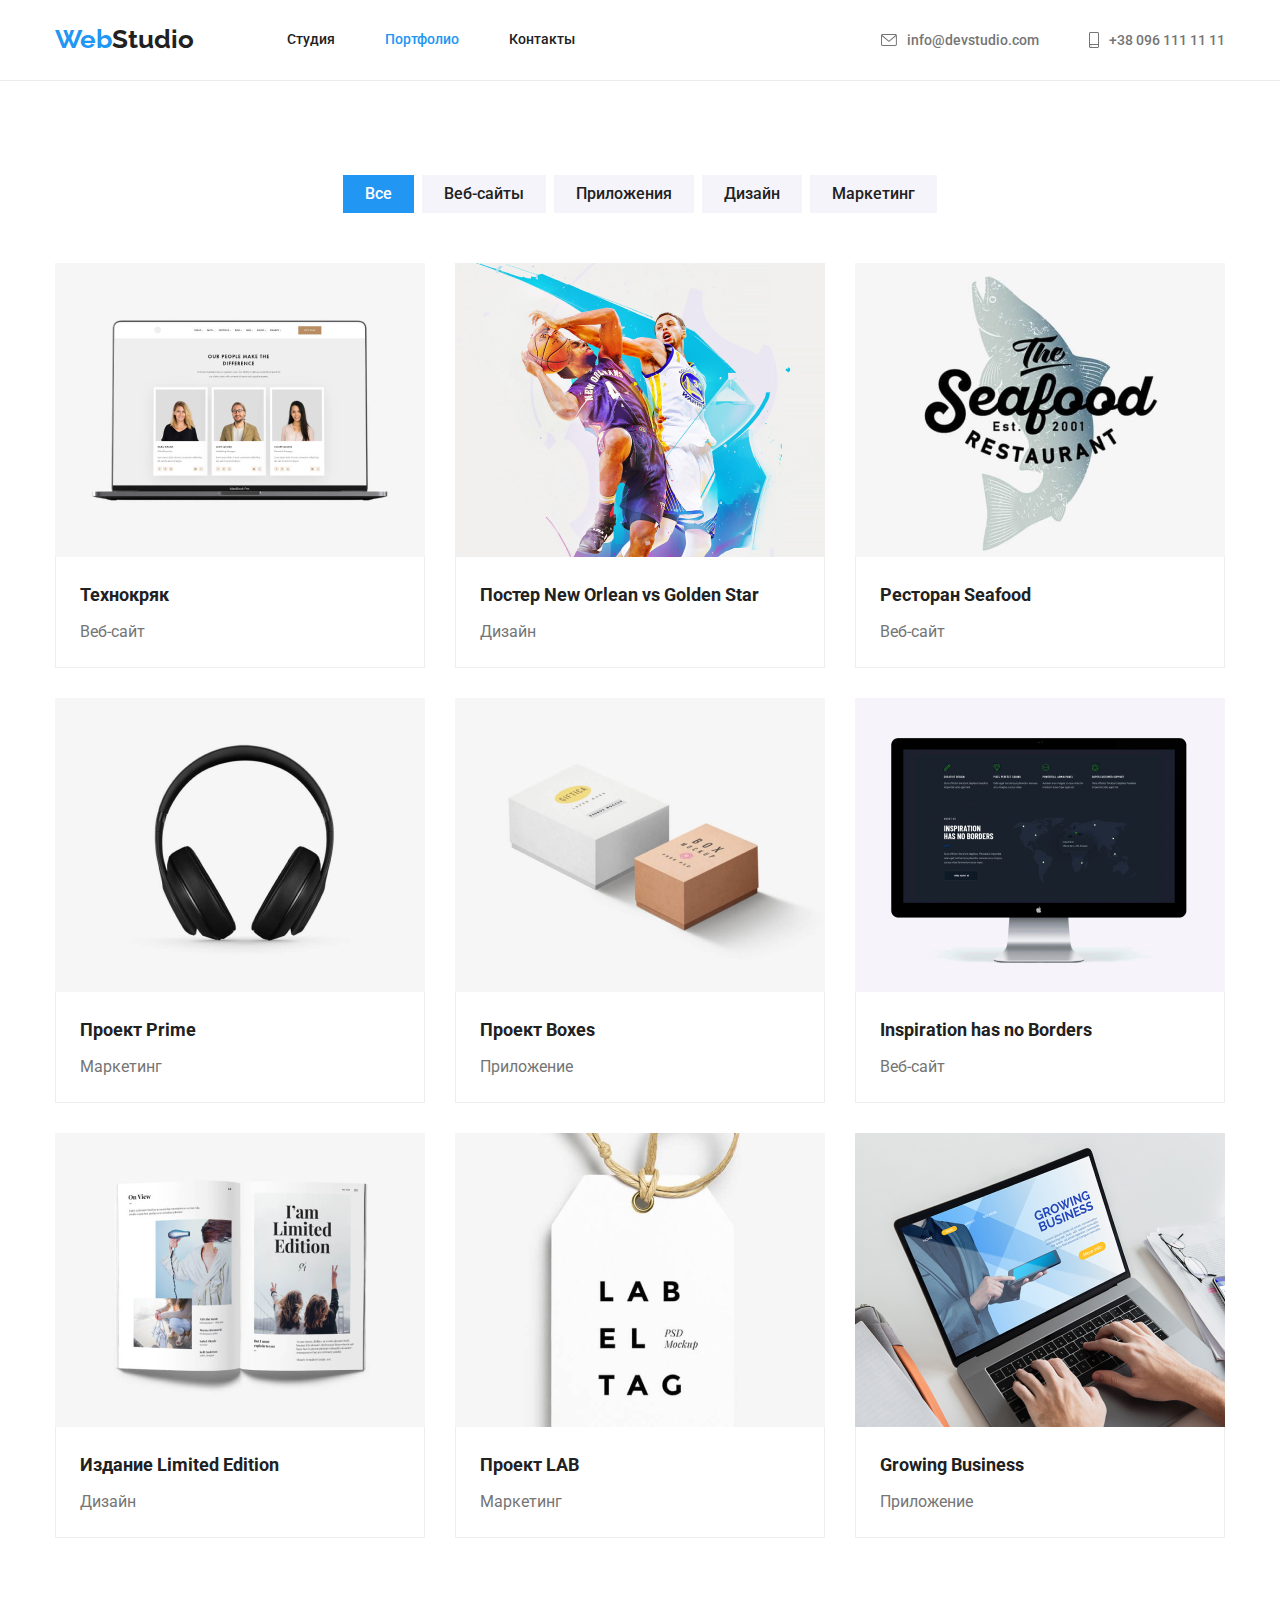
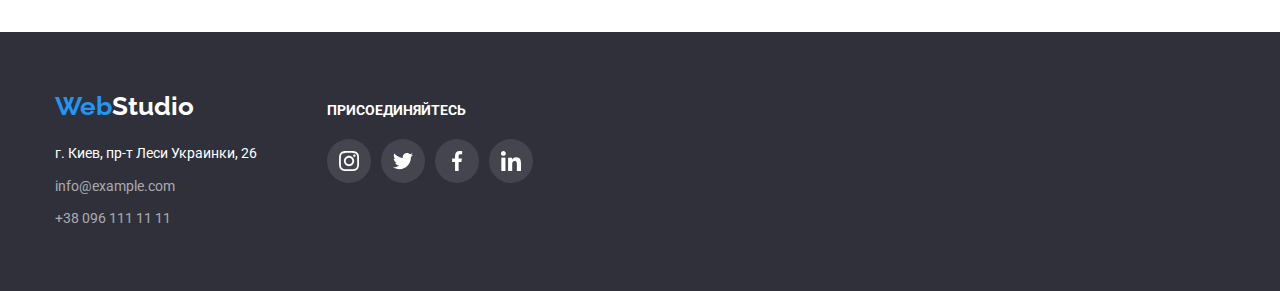
==== portfolio.html @ e68c3ec6 "Скопировали предыдущее ДЗ в новое ДЗ" ====
<!DOCTYPE html>
<html lang="ru">

<head>
    <meta charset="UTF-8" />
    <title>WebStudio</title>
    <link rel="preconnect" href="https://fonts.googleapis.com" />
    <link rel="preconnect" href="https://fonts.gstatic.com" crossorigin />
    <link href="https://fonts.googleapis.com/css2?family=Raleway:wght@700&family=Roboto:wght@400;500;700;900&display=swap" rel="stylesheet" />
    <link rel="stylesheet" href="https://cdnjs.cloudflare.com/ajax/libs/modern-normalize/1.1.0/modern-normalize.css" />
    <link rel="stylesheet" href="./css/styles.css" />
</head>

<body class="page">
    <!-- header -->
    <header class="page-header">
        <div class="container">
            <nav class="navigation main-nav">
                <a class="logo link" href="" lang="en">Web<span class="logo-accent">Studio</span>
          </a>
                <ul class="menu list">
                    <li class="menu-item">
                        <a href="./index.html" class="site-nav link">Студия</a>
                    </li>
                    <li class="menu-item">
                        <a href="./portfolio.html" class="site-nav link current">Портфолио</a
              >
            </li>
            <li class="menu-item">
              <a href="" class="site-nav link">Контакты</a>
                    </li>
                </ul>

                <ul class="menu-contact list">
                    <li class="item">
                        <a href=" mailto:info@devstudio.com" class="contact-nav link">
                            <svg class="button-icon">
                  <use href="./images/icons.svg#icon-envelope"></use>
                </svg> info@devstudio.com
                        </a>
                    </li>
                    <li class="item">
                        <a href="tel:+380961111111" class="contact-nav link">
                            <svg class="button-icon-phone">
                  <use href="./images/icons.svg#icon-smartphone"></use>
                </svg> +38 096 111 11 11
                        </a>
                    </li>
                </ul>
            </nav>
        </div>
    </header>
    <main>
        <section class="section">
            <div class="container">
                <h1 class="filters-link visually-hidden">Каталог работ</h1>

                <ul class="list filters">
                    <li class="filters-btn">
                        <button class="style-btn current" type="button">Все</button>
                    </li>
                    <li class="filters-btn">
                        <button class="style-btn" type="button">Веб-сайты</button>
                    </li>
                    <li class="filters-btn">
                        <button class="style-btn" type="button">Приложения</button>
                    </li>
                    <li class="filters-btn">
                        <button class="style-btn" type="button">Дизайн</button>
                    </li>
                    <li class="filters-btn">
                        <button class="style-btn" type="button">Маркетинг</button>
                    </li>
                </ul>

                <ul class="list catalog">
                    <li class="catalog-link">
                        <a href="" class="catalog-list link">
                            <img src="./images/portfolio_1.jpg" alt="наши сотрудники" width="370" height="294" />
                            <div class="catalog-content-wrapper">
                                <h2 class="section-works">Технокряк</h2>
                                <p class="subtytle">Веб-сайт</p>
                            </div>
                        </a>
                    </li>
                    <li class="catalog-link">
                        <a href="" class="catalog-list link">
                            <img src="./images/portfolio_2.jpg" alt="баскетбол" width="370" height="294" />
                            <div class="catalog-content-wrapper">
                                <h2 class="section-works">
                                    Постер New Orlean vs Golden Star
                                </h2>
                                <p class="subtytle">Дизайн</p>
                            </div>
                        </a>
                    </li>
                    <li class="catalog-link">
                        <a href="" class="catalog-list link">
                            <img src="./images/portfolio_3.jpg" alt="морепродукты" width="370" height="294" />
                            <div class="catalog-content-wrapper">
                                <h2 class="section-works">Ресторан Seafood</h2>
                                <p class="subtytle">Веб-сайт</p>
                            </div>
                        </a>
                    </li>
                    <li class="catalog-link">
                        <a href="" class="catalog-list link">
                            <img src="./images/portfolio_4.jpg" alt="наушники" width="370" height="294" />
                            <div class="catalog-content-wrapper">
                                <h2 class="section-works">Проект Prime</h2>
                                <p class="subtytle">Маркетинг</p>
                            </div>
                        </a>
                    </li>
                    <li class="catalog-link">
                        <a href="" class="catalog-list link">
                            <img src="./images/portfolio_5.jpg" alt="коробочки" width="370" height="294" />
                            <div class="catalog-content-wrapper">
                                <h2 class="section-works">Проект Boxes</h2>
                                <p class="subtytle">Приложение</p>
                            </div>
                        </a>
                    </li>
                    <li class="catalog-link">
                        <a href="" class="catalog-list link">
                            <img src="./images/portfolio_6.jpg" alt="монитор" width="370" height="294" />
                            <div class="catalog-content-wrapper">
                                <h2 class="section-works">Inspiration has no Borders</h2>
                                <p class="subtytle">Веб-сайт</p>
                            </div>
                        </a>
                    </li>
                    <li class="catalog-link">
                        <a href="" class="catalog-list link">
                            <img src="./images/portfolio_7.jpg" alt="книга" width="370" height="294" />
                            <div class="catalog-content-wrapper">
                                <h2 class="section-works">Издание Limited Edition</h2>
                                <p class="subtytle">Дизайн</p>
                            </div>
                        </a>
                    </li>
                    <li class="catalog-link">
                        <a href="" class="catalog-list link">
                            <img src="./images/portfolio_8.jpg" alt="этикетка" width="370" height="294" />
                            <div class="catalog-content-wrapper">
                                <h2 class="section-works">Проект LAB</h2>
                                <p class="subtytle">Маркетинг</p>
                            </div>
                        </a>
                    </li>
                    <li class="catalog-link">
                        <a href="" class="catalog-list link">
                            <img src="./images/portfolio_9.jpg" alt="ноутбук" width="370" height="294" />
                            <div class="catalog-content-wrapper">
                                <h2 class="section-works">Growing Business</h2>
                                <p class="subtytle">Приложение</p>
                            </div>
                        </a>
                    </li>
                </ul>
            </div>
        </section>
    </main>
    <footer class="footer">
        <div class="footer-container">
            <div>
                <a class="logo-footer link" href=" " lang="en ">Web<span class="logo-accent-footer">Studio</span></a
          >
          <address class="address">
            <ul class="list">
              <li class="address-list">
                <a
                  href="https://goo.gl/maps/fRFSX92PW33ccEuu6 "
                  target="_blank "
                  class="link contact-info"
                  >г. Киев, пр-т Леси Украинки, 26</a
                >
              </li>
              <li class="address-list">
                <a
                  href="mailto:info@example.com "
                  class="link contact-info-item"
                  >info@example.com</a
                >
              </li>
              <li>
                <a href="tel:+380961111111 " class="link contact-info-item"
                  >+38 096 111 11 11</a
                >
              </li>
            </ul>
          </address>
        </div>
        <div class="footer-icons">
          <h3 class="footer-title">ПРИСОЕДИНЯЙТЕСЬ</h3>
          <ul class="footer-list list">
            <li class="footer-list-item">
              <a href="" class="footer-list-link">
                <svg class="footer-list-icon" width="20" height="20">
                  <use href="./images/icons.svg#icon-instagram"></use>
                </svg>
              </a>
                </li>
                <li class="footer-list-item">
                    <a href="" class="footer-list-link">
                        <svg class="footer-list-icon" width="20" height="20">
                  <use href="./images/icons.svg#icon-twitter-1"></use>
                </svg>
                    </a>
                </li>
                <li class="footer-list-item">
                    <a href="" class="footer-list-link">
                        <svg class="footer-list-icon" width="20" height="20">
                  <use href="./images/icons.svg#icon-facebook-1"></use>
                </svg>
                    </a>
                </li>
                <li class="footer-list-item">
                    <a href="" class="footer-list-link">
                        <svg class="footer-list-icon" width="20" height="20">
                  <use href="./images/icons.svg#icon-linkedin-1"></use>
                </svg>
                    </a>
                </li>
                </ul>
            </div>
        </div>
    </footer>
</body>

</html>
---- css/styles.css ----
h1,
h2,
h3,
p {
    margin-top: 0;
    margin-bottom: 0;
}

ul {
    margin-top: 0;
    margin-bottom: 0;
    padding-left: 0;
}

img {
    display: block;
}

.list {
    list-style: none;
    padding: 0;
    margin: 0;
}

.link {
    text-decoration: none;
}

 :root {
    --primary-text-color: #212121;
    --title-color: #757575;
    --primary-text-color-theme-light: #E5E5E5;
    --secondary-text-color-theme-light: #F5F4FA;
    --primary-text-color-theme-dark: #2F303A;
}

body {
    font-family: "Roboto", sans-serif;
    font-style: normal;
}


/*цвет основного текста #212121*/


/*цвет вторичного текста #757575*/


/*белый #FFFFFF*/


/*акцент #2196F3*/


/*цвет фона #F5F4FA*/


/* цвет фона #2F303A*/

.container {
    width: 1200px;
    padding-left: 15px;
    padding-right: 15px;
    margin: 0 auto;
}


/*      HEADER    */

.page-header {
    background-color: #FFFFFF;
    border-bottom: 1px solid #ECECEC;
}

.page-container {
    display: flex;
}

.logo {
    color: #2196F3;
    font-family: 'Raleway', sans-serif;
    font-weight: 700;
    font-size: 26px;
    line-height: 1, 19;
    display: block;
    padding-top: 24px;
    padding-bottom: 25px;
}

.logo-accent {
    color: var(--primary-text-color);
    font-family: 'Raleway', sans-serif;
    font-weight: 700;
    font-size: 26px;
    line-height: 1, 19;
}

.logo-accent-footer {
    color: #FFFFFF;
    font-family: 'Raleway', sans-serif;
    font-weight: 700;
    font-size: 26px;
    line-height: 1, 19;
}

.menu {
    font-weight: 500;
    font-size: 14px;
    line-height: 1.14;
    display: flex;
    margin-left: 93px;
}

.menu li {
    margin-right: 50px;
}

.menu .menu-item:last-child {
    margin-right: 0;
}

.menu .site-nav {
    display: block;
    padding-top: 32px;
    padding-bottom: 32px;
}

.menu .contact-nav {
    display: block;
    padding-top: 32px;
    padding-bottom: 32px;
}

.menu-contact {
    display: flex;
    margin-left: auto;
}

.menu-contact li {
    margin-right: 50px;
}

.menu-contact .item:last-child {
    margin-right: 0;
}

.menu-contact .contact-nav {
    display: flex;
    padding-top: 32px;
    padding-bottom: 32px;
    align-items: center;
}

.main-nav {
    display: flex;
    align-items: center;
}

.filters-btn {
    margin-right: 8px;
}

.filters .filters-btn:last-child {
    margin-right: 0;
}

.catalog {
    display: flex;
    flex-wrap: wrap;
    flex-basis: calc((100%-90px)/3);
}

.catalog-link {
    background-color: #FFFFFF;
}

.catalog-link:not(:nth-child(3n)) {
    margin-right: 30px;
}

.catalog-link:not(:nth-last-child(-n + 3)) {
    margin-bottom: 30px;
}

.catalog-list {
    display: block;
}

.catalog-list:hover,
.catalog-list:focus {
    box-shadow: 0px 4px 0px 1px rgba(0, 0, 0, 0.25);
}

.catalog-content-wrapper {
    border-bottom: 1px solid #EEEEEE;
    border-left: 1px solid #EEEEEE;
    border-right: 1px solid #EEEEEE;
    padding: 20px 24px;
}

.site-nav {
    color: var(--primary-text-color);
    font-weight: 500;
    font-size: 14px;
}

.site-nav:hover,
.site-nav:focus {
    color: #2196F3;
}

.site-nav.current {
    color: #2196F3;
}

.contact-nav {
    color: var(--title-color);
    font-weight: 500;
    font-size: 14px;
    align-items: center;
}

.contact-nav:hover,
.contact-nav:focus {
    color: #2196F3;
}

.button-icon {
    width: 16px;
    height: 12px;
    fill: #757575;
    align-items: center;
    margin-right: 10px;
}

.contact-nav:hover .button-icon,
.contact-nav:focus .button-icon {
    fill: #2196F3;
}

.button-icon-phone {
    width: 10px;
    height: 16px;
    fill: #757575;
    align-items: center;
    margin-right: 10px;
}

.contact-nav:hover .button-icon-phone,
.contact-nav:focus .button-icon-phone {
    fill: #2196F3;
}

.modal-btn {
    color: #FFFFFF;
    background-color: #2196F3;
    font-weight: 700;
    font-size: 16px;
    line-height: 1.87;
    text-align: center;
    letter-spacing: 0.06em;
    cursor: pointer;
    display: inline-block;
    border-radius: 4px;
    padding: 10px 32px 10px 32px;
    border: none;
}

.modal-btn:hover,
.modal-btn:focus {
    background-color: #188CE8;
    color: #FFFFFF;
}

.style-btn {
    background-color: var(--secondary-text-color-theme-light);
    color: var(--primary-text-color);
    font-weight: 500;
    font-size: 16px;
    line-height: 1.62;
    text-align: center;
    cursor: pointer;
    padding: 6px 22px 6px 22px;
    border: none;
}

.style-btn:hover,
.style-btn:focus {
    color: #FFFFFF;
    background-color: #2196F3;
    box-shadow: 0px 4px 0px 1px rgba(0, 0, 0, 0.25);
}

.style-btn.current {
    color: #FFFFFF;
    background-color: #2196F3;
}


/*   hero  */

.hero {
    color: #FFFFFF;
    background-color: var(--primary-text-color-theme-dark);
    text-align: center;
    padding-top: 200px;
    padding-bottom: 200px;
    max-width: 1600px;
    max-height: 600px;
    margin-left: auto;
    margin-right: auto;
    background-image: linear-gradient(to right, rgba(47, 48, 58, 0.4), rgba(47, 48, 58, 0.4)), url(../images/background_hero.jpg);
    background-repeat: no-repeat;
    background-position: center;
}

.hero-title {
    font-weight: 900;
    font-size: 44px;
    line-height: 1.36;
    text-align: center;
    vertical-align: Top;
    letter-spacing: 0.06em;
    max-width: 696px;
    margin: 0 auto;
    margin-bottom: 30px;
    border: none;
}

.filters-link {
    text-align: center;
}


/* section  */

.section-theme-light {
    background-color: var(--primary-text-color-theme-light);
}

.section-title-theme-light {
    background-color: var(--primary-text-color-theme-light);
}

.title-theme-light {
    background-color: var(--secondary-text-color-theme-light);
}

.background-theme-light {
    background-color: var(--primary-text-color-theme-light);
}

.section {
    padding-top: 94px;
    padding-bottom: 94px;
}

.section-advantage {
    padding-top: 94px;
}

.section-title {
    font-weight: 700;
    font-size: 36px;
    line-height: 1.16;
    text-align: center;
    margin-bottom: 50px;
}

.visually-hidden {
    position: absolute;
    width: 1px;
    height: 1px;
    margin: -1px;
    border: 0;
    padding: 0;
    white-space: nowrap;
    clip-path: inset(100%);
    clip: rect(0 0 0 0);
    overflow: hidden;
}

.feature {
    display: flex;
    padding: 0;
    margin: 0;
}

.feature-list {
    margin-right: 30px;
    width: 270px;
}

.thumb {
    background-color: #F5F4FA;
    display: flex;
    align-items: center;
    justify-content: center;
    height: 120px;
    margin-bottom: 30px;
}

.employees {
    display: flex;
    padding: 0;
    margin: 0;
}

.image-list {
    margin-right: 30px;
}

.feature-title {
    font-weight: 700;
    font-size: 14px;
    line-height: 1.14;
    display: flex;
    margin-bottom: 10px;
}

.feature .image-list:last-child {
    margin-right: 0;
}

.employees-photo {
    margin-right: 30px;
}

.employees .employees-photo:last-child {
    margin-right: 0;
}

.employees-content-wrapper {
    padding: 30px 10px;
    background-color: #FFFFFF;
    border-radius: 4px;
    border: 1px solid rgba(0, 0, 0, 0.12);
    border-top: none;
}

.employees-name {
    font-weight: 500;
    font-size: 16px;
    line-height: 1.18;
    text-align: center;
    margin-bottom: 10px;
}

.employees-position {
    color: var(--title-color);
    font-weight: 400;
    font-size: 16px;
    line-height: 1.18;
    text-align: center;
}

.social-list {
    display: flex;
    justify-content: center;
    margin-top: 16px;
}

.social-list-item:not(:last-child) {
    margin-right: 10px;
}

.social-list-link {
    display: flex;
    align-items: center;
    justify-content: center;
    width: 44px;
    height: 44px;
    border-radius: 50%;
    background-color: #ffffff;
}

.social-list-link:hover,
.social-list-link:focus {
    background-color: #2196F3;
}

.social-list-icon {
    fill: #AFB1B8;
}

.social-list-link:hover .social-list-icon,
.social-list-link:focus .social-list-icon {
    fill: #FFFFFF;
}

.text {
    color: var(--title-color);
    font-weight: 400;
    font-size: 14px;
    line-height: 1.71;
}

.filters {
    display: flex;
    justify-content: center;
    margin-bottom: 50px;
}

.section-works {
    color: var(--primary-text-color);
    font-weight: 700;
    font-size: 18px;
    line-height: 2;
    margin-bottom: 4px;
}

.subtytle {
    color: var(--title-color);
    font-weight: 400;
    font-size: 16px;
    line-height: 1.87;
}

.clients-link {
    display: flex;
    align-items: center;
    justify-content: center;
}

.clients-list {
    margin-right: 30px;
    width: 170px;
    height: 92px;
}

.clients-list:hover,
.clients-list:focus {
    border: 1px solid#2196F3;
}

.clients-link .clients-list:last-child {
    margin-right: 0;
}

.our-clients {
    width: 100%;
    height: 100%;
    fill: #AFB1B8;
    display: flex;
    align-items: center;
    justify-content: center;
    border: 1px solid#AFB1B8;
}

.our-clients-icon {
    fill: #AFB1B8;
    align-items: center;
}

.our-clients:hover .our-clients-icon,
.our-clients:focus .our-clients-icon {
    fill: #2196F3;
}


/*    FOOTER   */

.logo-footer {
    color: #2196F3;
    font-family: 'Raleway', sans-serif;
    font-weight: 700;
    font-size: 26px;
    line-height: 1, 19;
    display: inline-block;
    margin-bottom: 20px;
}

.address {
    font-style: normal;
}

.address-list {
    margin-bottom: 9px;
}

.contact-info {
    color: #FFFFFF;
    font-weight: 400;
    font-size: 14px;
    line-height: 1.71;
    margin-top: 20px;
}

.contact-info:hover,
.contact-info:focus {
    color: #2196F3;
}

.contact-info-item {
    color: rgba(255, 255, 255, 0.6);
    font-weight: 400;
    font-size: 14px;
    line-height: 1.71;
}

.contact-info-item:hover,
.contact-info-item:focus {
    color: #2196F3;
}

.footer {
    background-color: var(--primary-text-color-theme-dark);
    padding: 60px 0;
    display: flex;
}

.footer-container {
    width: 1200px;
    padding-left: 15px;
    padding-right: 15px;
    margin: 0 auto;
    display: flex;
    align-items: baseline;
}

.footer-icons {
    margin-left: 70px;
}

.footer-title {
    font-weight: 700;
    font-size: 14px;
    line-height: 1.14;
    margin-bottom: 20px;
    color: #FFFFFF;
    align-items: center;
}

.footer-list {
    display: flex;
    justify-content: center;
}

.footer-list-item:not(:last-child) {
    margin-right: 10px;
}

.footer-list-link {
    display: flex;
    align-items: center;
    justify-content: center;
    width: 44px;
    height: 44px;
    border-radius: 50%;
    background-color: rgba(255, 255, 255, 0.1);
}

.footer-list-link:hover,
.footer-list-link:focus {
    background-color: #2196F3;
}

.footer-list-icon {
    fill: #ffffff;
}

.footer-list-link:hover .footer-list-icon,
.footer-list-link:focus .footer-list-icon {
    fill: #2196F3;
}
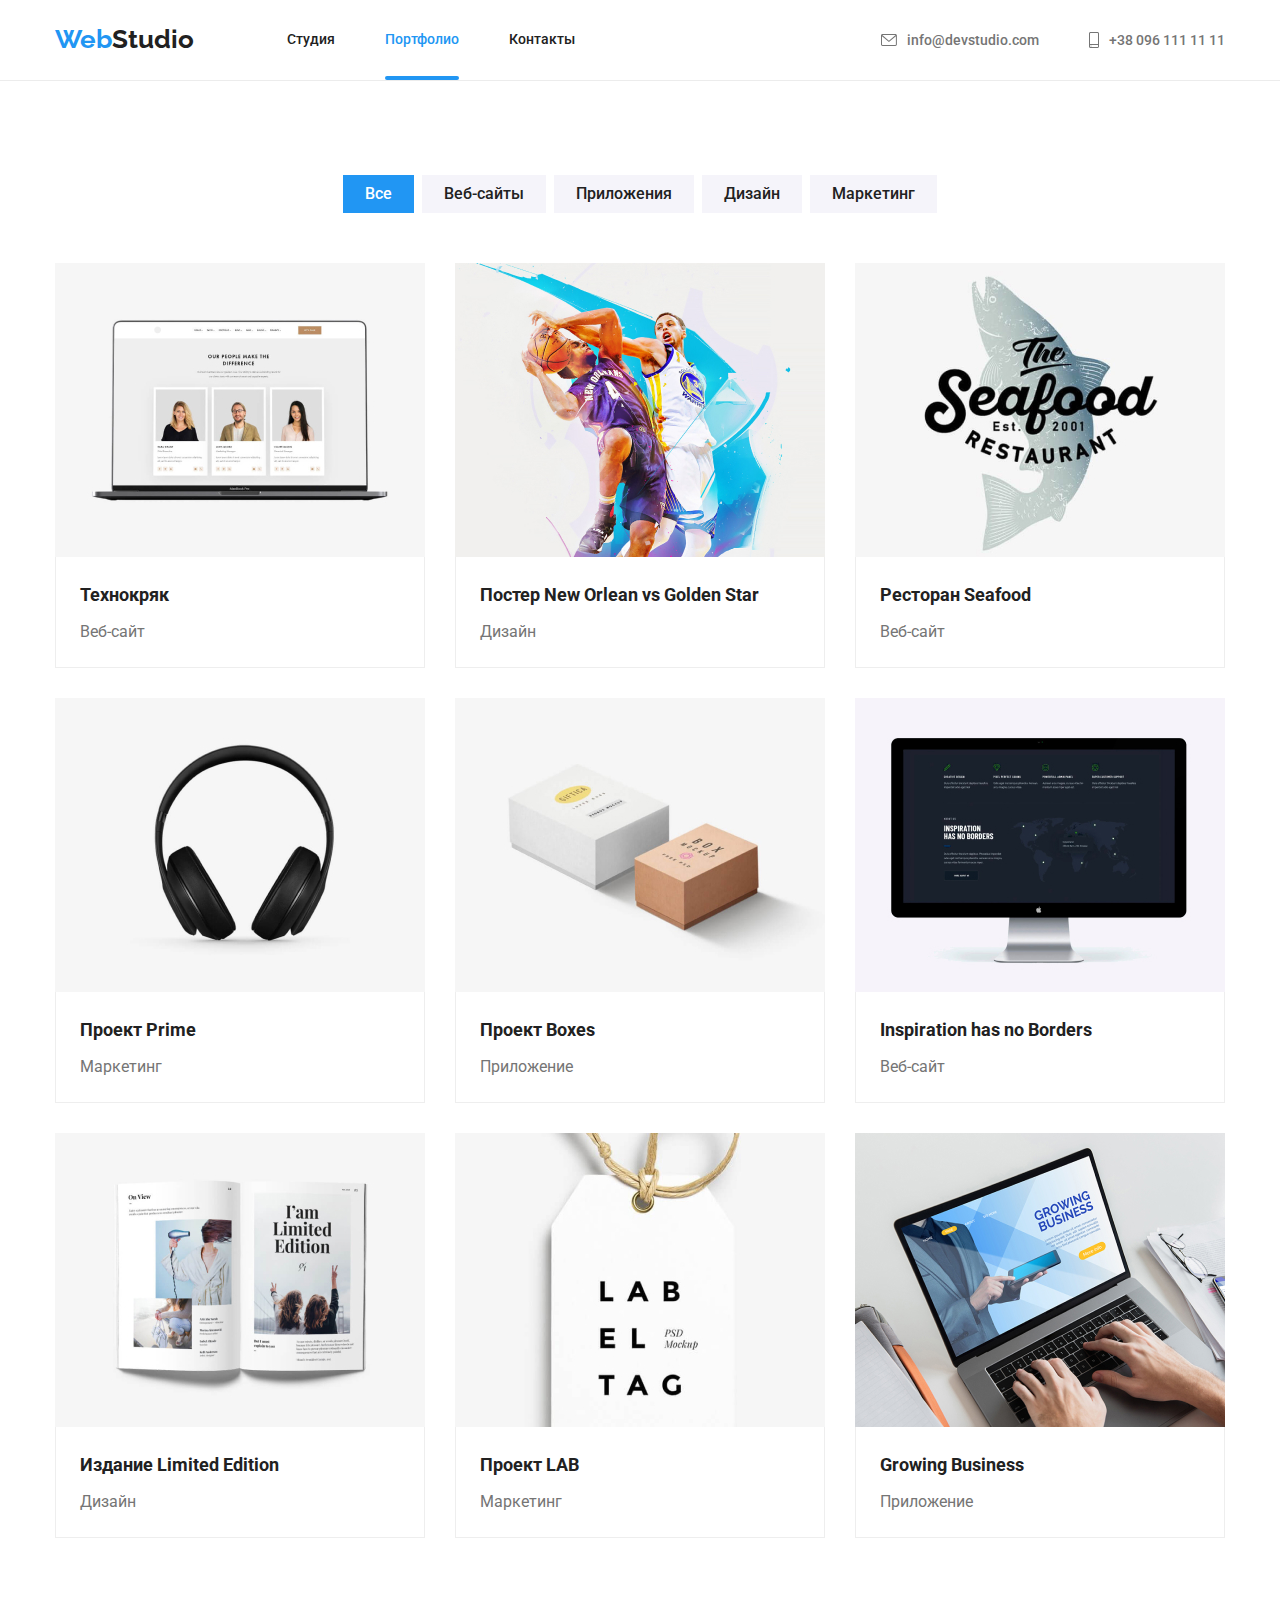
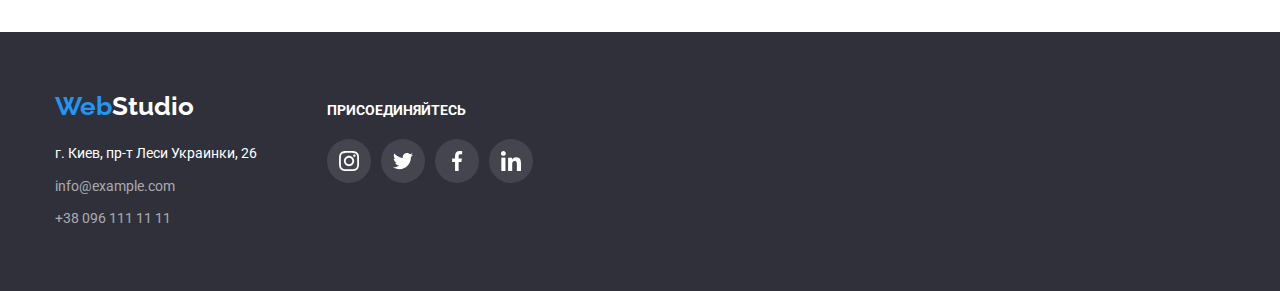
==== commit d104607f: "Сделали анимации в Хэдере и в секциях" ====
--- a/portfolio.html
+++ b/portfolio.html
@@ -76,7 +76,16 @@
                 <ul class="list catalog">
                     <li class="catalog-link">
                         <a href="" class="catalog-list link">
-                            <img src="./images/portfolio_1.jpg" alt="наши сотрудники" width="370" height="294" />
+                            <article class="catalog-description">
+                                <div class="catalog-overlay">
+                                    <p class="catalog-text">
+                                        Ресурс предлагает комплексные предложения с разным уровнем функционала и сервисов. Все это позволит посетителю получить исчерпывающие сведения о компании или частном лице.
+                                    </p>
+                                </div>
+                                <div class="catalog-image">
+                                    <img src="./images/portfolio_1.jpg" alt="наши сотрудники" width="370" height="294" />
+                                </div>
+                            </article>
                             <div class="catalog-content-wrapper">
                                 <h2 class="section-works">Технокряк</h2>
                                 <p class="subtytle">Веб-сайт</p>
@@ -85,7 +94,16 @@
                     </li>
                     <li class="catalog-link">
                         <a href="" class="catalog-list link">
-                            <img src="./images/portfolio_2.jpg" alt="баскетбол" width="370" height="294" />
+                            <article class="catalog-description">
+                                <div class="catalog-overlay">
+                                    <p class="catalog-text">
+                                        Ресурс предлагает комплексные предложения с разным уровнем функционала и сервисов. Все это позволит посетителю получить исчерпывающие сведения о компании или частном лице.
+                                    </p>
+                                </div>
+                                <div class="catalog-image">
+                                    <img src="./images/portfolio_2.jpg" alt="баскетбол" width="370" height="294" />
+                                </div>
+                            </article>
                             <div class="catalog-content-wrapper">
                                 <h2 class="section-works">
                                     Постер New Orlean vs Golden Star
@@ -96,7 +114,16 @@
                     </li>
                     <li class="catalog-link">
                         <a href="" class="catalog-list link">
-                            <img src="./images/portfolio_3.jpg" alt="морепродукты" width="370" height="294" />
+                            <article class="catalog-description">
+                                <div class="catalog-overlay">
+                                    <p class="catalog-text">
+                                        Ресурс предлагает комплексные предложения с разным уровнем функционала и сервисов. Все это позволит посетителю получить исчерпывающие сведения о компании или частном лице.
+                                    </p>
+                                </div>
+                                <div class="catalog-image">
+                                    <img src="./images/portfolio_3.jpg" alt="морепродукты" width="370" height="294" />
+                                </div>
+                            </article>
                             <div class="catalog-content-wrapper">
                                 <h2 class="section-works">Ресторан Seafood</h2>
                                 <p class="subtytle">Веб-сайт</p>
@@ -105,7 +132,16 @@
                     </li>
                     <li class="catalog-link">
                         <a href="" class="catalog-list link">
-                            <img src="./images/portfolio_4.jpg" alt="наушники" width="370" height="294" />
+                            <article class="catalog-description">
+                                <div class="catalog-overlay">
+                                    <p class="catalog-text">
+                                        Ресурс предлагает комплексные предложения с разным уровнем функционала и сервисов. Все это позволит посетителю получить исчерпывающие сведения о компании или частном лице.
+                                    </p>
+                                </div>
+                                <div class="catalog-image">
+                                    <img src="./images/portfolio_4.jpg" alt="наушники" width="370" height="294" />
+                                </div>
+                            </article>
                             <div class="catalog-content-wrapper">
                                 <h2 class="section-works">Проект Prime</h2>
                                 <p class="subtytle">Маркетинг</p>
@@ -114,7 +150,16 @@
                     </li>
                     <li class="catalog-link">
                         <a href="" class="catalog-list link">
-                            <img src="./images/portfolio_5.jpg" alt="коробочки" width="370" height="294" />
+                            <article class="catalog-description">
+                                <div class="catalog-overlay">
+                                    <p class="catalog-text">
+                                        Ресурс предлагает комплексные предложения с разным уровнем функционала и сервисов. Все это позволит посетителю получить исчерпывающие сведения о компании или частном лице.
+                                    </p>
+                                </div>
+                                <div class="catalog-image">
+                                    <img src="./images/portfolio_5.jpg" alt="коробочки" width="370" height="294" />
+                                </div>
+                            </article>
                             <div class="catalog-content-wrapper">
                                 <h2 class="section-works">Проект Boxes</h2>
                                 <p class="subtytle">Приложение</p>
@@ -123,7 +168,16 @@
                     </li>
                     <li class="catalog-link">
                         <a href="" class="catalog-list link">
-                            <img src="./images/portfolio_6.jpg" alt="монитор" width="370" height="294" />
+                            <article class="catalog-description">
+                                <div class="catalog-overlay">
+                                    <p class="catalog-text">
+                                        Ресурс предлагает комплексные предложения с разным уровнем функционала и сервисов. Все это позволит посетителю получить исчерпывающие сведения о компании или частном лице.
+                                    </p>
+                                </div>
+                                <div class="catalog-image">
+                                    <img src="./images/portfolio_6.jpg" alt="монитор" width="370" height="294" />
+                                </div>
+                            </article>
                             <div class="catalog-content-wrapper">
                                 <h2 class="section-works">Inspiration has no Borders</h2>
                                 <p class="subtytle">Веб-сайт</p>
@@ -132,7 +186,16 @@
                     </li>
                     <li class="catalog-link">
                         <a href="" class="catalog-list link">
-                            <img src="./images/portfolio_7.jpg" alt="книга" width="370" height="294" />
+                            <article class="catalog-description">
+                                <div class="catalog-overlay">
+                                    <p class="catalog-text">
+                                        Ресурс предлагает комплексные предложения с разным уровнем функционала и сервисов. Все это позволит посетителю получить исчерпывающие сведения о компании или частном лице.
+                                    </p>
+                                </div>
+                                <div class="catalog-image">
+                                    <img src="./images/portfolio_7.jpg" alt="книга" width="370" height="294" />
+                                </div>
+                            </article>
                             <div class="catalog-content-wrapper">
                                 <h2 class="section-works">Издание Limited Edition</h2>
                                 <p class="subtytle">Дизайн</p>
@@ -141,7 +204,16 @@
                     </li>
                     <li class="catalog-link">
                         <a href="" class="catalog-list link">
-                            <img src="./images/portfolio_8.jpg" alt="этикетка" width="370" height="294" />
+                            <article class="catalog-description">
+                                <div class="catalog-overlay">
+                                    <p class="catalog-text">
+                                        Ресурс предлагает комплексные предложения с разным уровнем функционала и сервисов. Все это позволит посетителю получить исчерпывающие сведения о компании или частном лице.
+                                    </p>
+                                </div>
+                                <div class="catalog-image">
+                                    <img src="./images/portfolio_8.jpg" alt="этикетка" width="370" height="294" />
+                                </div>
+                            </article>
                             <div class="catalog-content-wrapper">
                                 <h2 class="section-works">Проект LAB</h2>
                                 <p class="subtytle">Маркетинг</p>
@@ -150,7 +222,16 @@
                     </li>
                     <li class="catalog-link">
                         <a href="" class="catalog-list link">
-                            <img src="./images/portfolio_9.jpg" alt="ноутбук" width="370" height="294" />
+                            <article class="catalog-description">
+                                <div class="catalog-overlay">
+                                    <p class="catalog-text">
+                                        Ресурс предлагает комплексные предложения с разным уровнем функционала и сервисов. Все это позволит посетителю получить исчерпывающие сведения о компании или частном лице.
+                                    </p>
+                                </div>
+                                <div class="catalog-image">
+                                    <img src="./images/portfolio_9.jpg" alt="ноутбук" width="370" height="294" />
+                                </div>
+                            </article>
                             <div class="catalog-content-wrapper">
                                 <h2 class="section-works">Growing Business</h2>
                                 <p class="subtytle">Приложение</p>
--- a/css/styles.css
+++ b/css/styles.css
@@ -186,9 +186,40 @@
     display: block;
 }
 
+.catalog-description {
+    display: block;
+    position: relative;
+    overflow: hidden;
+}
+
+.catalog-overlay {
+    content: "";
+    width: 370px;
+    height: 294px;
+    background-color: rgba(33, 150, 243, 0.9);
+    display: inline-block;
+    position: absolute;
+    transform: translateY(100%);
+    transition: transform 250ms cubic-bezier(0.4, 0, 0.2, 1);
+}
+
+.catalog-description:hover .catalog-overlay {
+    transform: translateY(0);
+}
+
 .catalog-list:hover,
 .catalog-list:focus {
     box-shadow: 0px 4px 0px 1px rgba(0, 0, 0, 0.25);
+}
+
+.catalog-text {
+    color: #FFFFFF;
+    font-weight: 400;
+    font-size: 18px;
+    line-height: 1.55;
+    text-align: center;
+    letter-spacing: 0.03em;
+    padding: 63px 24px;
 }
 
 .catalog-content-wrapper {
@@ -202,6 +233,7 @@
     color: var(--primary-text-color);
     font-weight: 500;
     font-size: 14px;
+    position: relative;
 }
 
 .site-nav:hover,
@@ -212,6 +244,31 @@
 .site-nav.current {
     color: #2196F3;
 }
+
+.site-nav::after {
+    content: "";
+    display: block;
+    position: absolute;
+    left: 0;
+    bottom: 0;
+    width: 100%;
+    height: 4px;
+    background-color: #2196F3;
+    border-radius: 2px;
+    opacity: 0;
+    transition: opacity 250ms cubic-bezier(0.4, 0, 0.2, 1);
+}
+
+.site-nav.current::after {
+    display: block;
+    opacity: 1;
+}
+
+
+/*.site-nav:hover::after {
+    display: block;
+    opacity: 1;
+}*/
 
 .contact-nav {
     color: var(--title-color);
@@ -408,6 +465,26 @@
 
 .image-list {
     margin-right: 30px;
+    position: relative;
+}
+
+.image-thumb {
+    width: 370px;
+    height: 70px;
+    position: absolute;
+    bottom: 0%;
+    right: 0%;
+    padding-top: 27px;
+    background-color: rgba(47, 48, 58, 0.8);
+    opacity: 1;
+}
+
+.image-title {
+    font-weight: 700;
+    font-size: 14px;
+    line-height: 1.14;
+    text-align: center;
+    color: #ffffff;
 }
 
 .feature-title {
